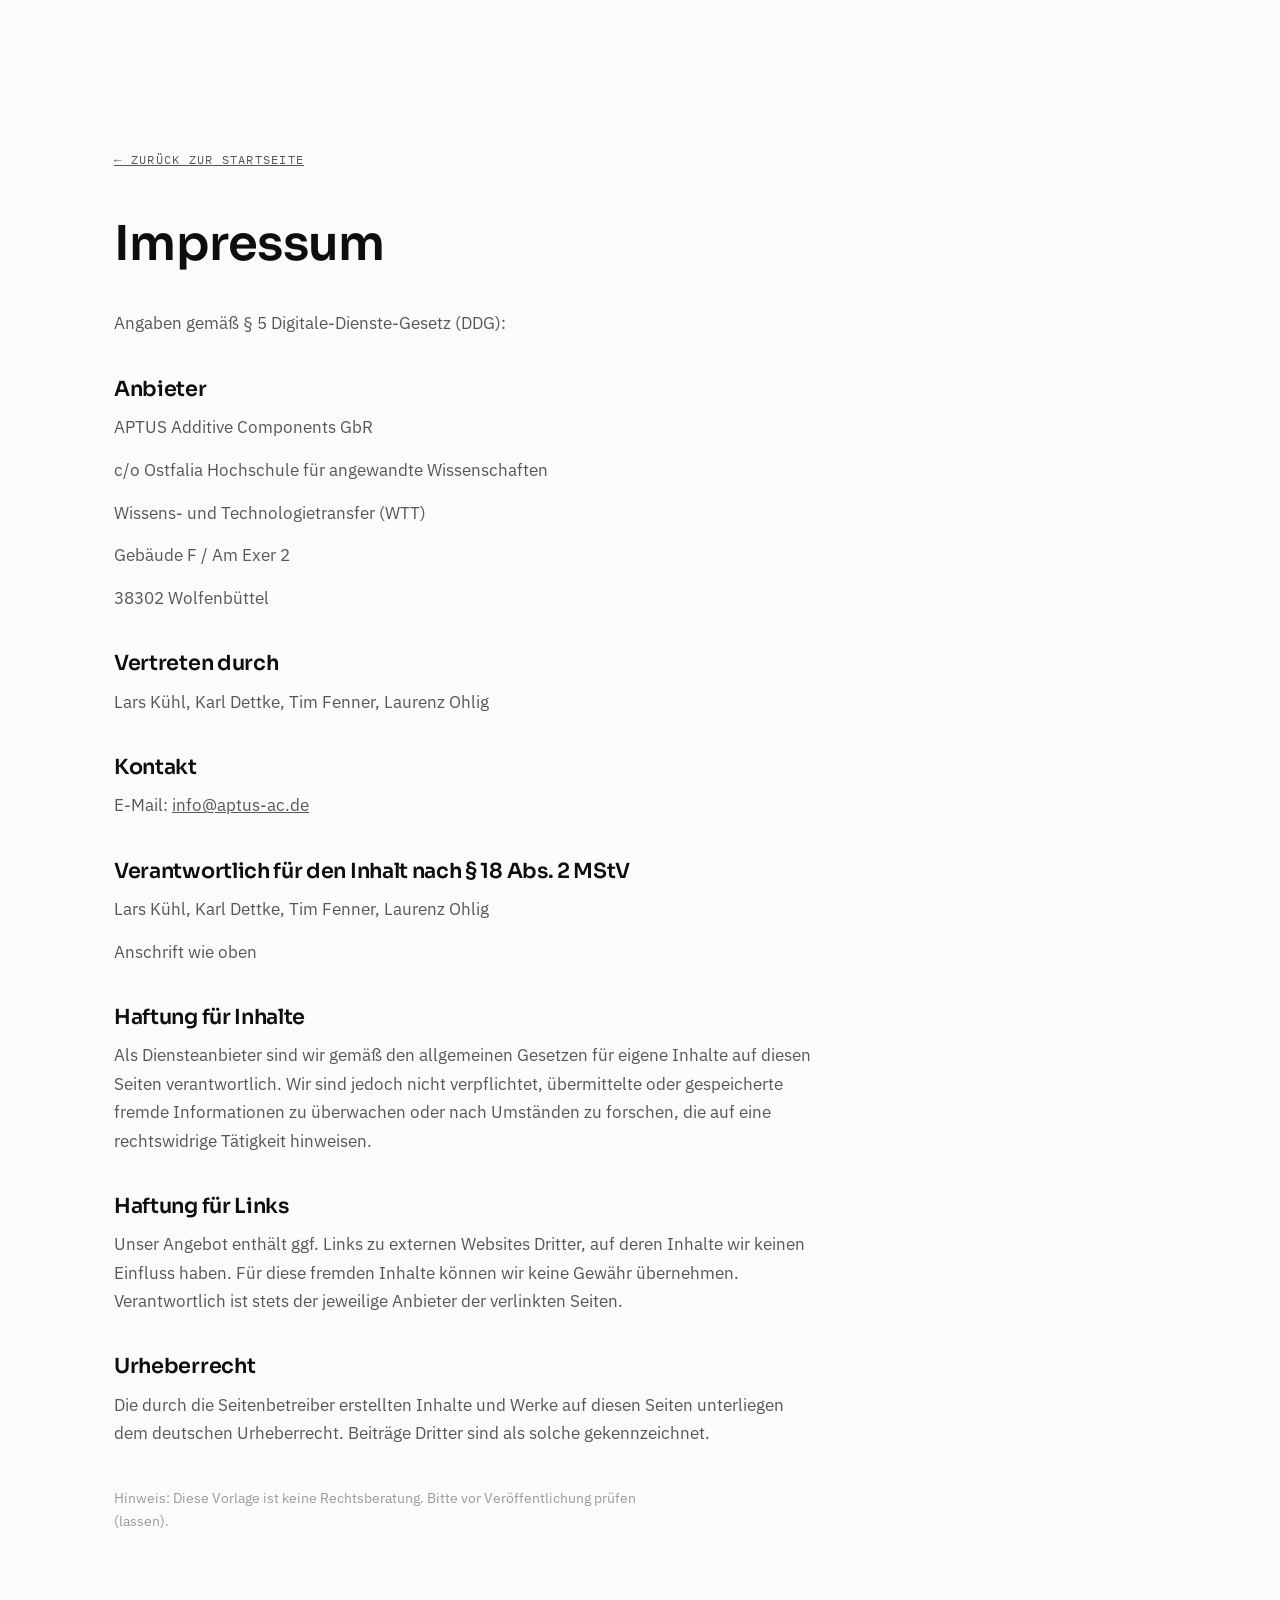
==== impressum.html @ 2c12d7c1 "Add files via upload" ====
<!DOCTYPE html>
<html lang="de">
<head>
  <meta charset="UTF-8" />
  <meta name="viewport" content="width=device-width, initial-scale=1" />
  <title>Impressum · APTUS Additive Components</title>
  <meta name="robots" content="noindex" />
  <link rel="icon" href="images/logo.png" />
  <link rel="stylesheet" href="css/fonts.css" />

  <link rel="stylesheet" href="css/style.css" />
</head>
<body>
  <main class="wrap legal">
    <a href="index.html" class="back-link">&larr; Zurück zur Startseite</a>
    <h1>Impressum</h1>

    <p>Angaben gemäß § 5 Digitale-Dienste-Gesetz (DDG):</p>

    <h2>Anbieter</h2>
    <p>APTUS Additive Components GbR</p>
    <p>c/o Ostfalia Hochschule für angewandte Wissenschaften</p>
    <p>Wissens- und Technologietransfer (WTT)</p>
    <p>Gebäude F / Am Exer 2</p>
    <p>38302 Wolfenbüttel</p>

    <h2>Vertreten durch</h2>
    <p>Lars Kühl, Karl Dettke, Tim Fenner, Laurenz Ohlig</p>

    <h2>Kontakt</h2>
    <p>E-Mail: <a href="mailto:info@aptus-ac.de">info@aptus-ac.de</a></p>
    

    

    <h2>Verantwortlich für den Inhalt nach § 18 Abs. 2 MStV</h2>
    <p>Lars Kühl, Karl Dettke, Tim Fenner, Laurenz Ohlig</p>
    <p>Anschrift wie oben</p>

    <h2>Haftung für Inhalte</h2>
    <p>Als Diensteanbieter sind wir gemäß den allgemeinen Gesetzen für eigene Inhalte auf diesen Seiten verantwortlich. Wir sind jedoch nicht verpflichtet, übermittelte oder gespeicherte fremde Informationen zu überwachen oder nach Umständen zu forschen, die auf eine rechtswidrige Tätigkeit hinweisen.</p>

    <h2>Haftung für Links</h2>
    <p>Unser Angebot enthält ggf. Links zu externen Websites Dritter, auf deren Inhalte wir keinen Einfluss haben. Für diese fremden Inhalte können wir keine Gewähr übernehmen. Verantwortlich ist stets der jeweilige Anbieter der verlinkten Seiten.</p>

    <h2>Urheberrecht</h2>
    <p>Die durch die Seitenbetreiber erstellten Inhalte und Werke auf diesen Seiten unterliegen dem deutschen Urheberrecht. Beiträge Dritter sind als solche gekennzeichnet.</p>

    <p style="margin-top:2.5rem; font-size:.85rem; color:var(--ink-faint);">Hinweis: Diese Vorlage ist keine Rechtsberatung. Bitte vor Veröffentlichung prüfen (lassen).</p>
  </main>
</body>
</html>
---- css/fonts.css ----
/* APTUS – lokal eingebundene Schriften (DSGVO-konform) */
@font-face { font-family:"Sora"; font-style:normal; font-weight:500; font-display:swap; src:url("../fonts/sora-500.woff2") format("woff2"); }
@font-face { font-family:"Sora"; font-style:normal; font-weight:600; font-display:swap; src:url("../fonts/sora-600.woff2") format("woff2"); }
@font-face { font-family:"IBM Plex Sans"; font-style:normal; font-weight:300; font-display:swap; src:url("../fonts/ibm-plex-sans-300.woff2") format("woff2"); }
@font-face { font-family:"IBM Plex Sans"; font-style:normal; font-weight:400; font-display:swap; src:url("../fonts/ibm-plex-sans-400.woff2") format("woff2"); }
@font-face { font-family:"IBM Plex Mono"; font-style:normal; font-weight:400; font-display:swap; src:url("../fonts/ibm-plex-mono-400.woff2") format("woff2"); }
---- css/style.css ----
/* ============================================================
   APTUS – Additive Components
   Stylesheet · minimalistisch / technisch / Schwarz-Weiß
   ============================================================ */

/* ---- 1. Design-Tokens ---------------------------------- */
:root {
  --ink:        #0e0e0f;
  --ink-soft:   #57575b;
  --ink-faint:  #9a9a9e;
  --paper:      #fbfbf9;
  --paper-2:    #f1f0ec;
  --line:       rgba(14, 14, 15, .12);
  --line-soft:  rgba(14, 14, 15, .07);
  --accent:     #c4531c;            /* sehr sparsam: Hover / Pfeile      */

  --font-display: "Sora", sans-serif;
  --font-body:    "IBM Plex Sans", sans-serif;
  --font-mono:    "IBM Plex Mono", monospace;

  --maxw: 1180px;
  --pad:  clamp(1.25rem, 5vw, 4rem);

  --ease: cubic-bezier(.22, .61, .36, 1);
}

/* ---- 2. Reset ------------------------------------------ */
*, *::before, *::after { box-sizing: border-box; margin: 0; padding: 0; }
html { scroll-behavior: smooth; -webkit-text-size-adjust: 100%; }
body {
  font-family: var(--font-body);
  background: var(--paper);
  color: var(--ink);
  line-height: 1.65;
  font-size: clamp(1rem, .96rem + .2vw, 1.075rem);
  -webkit-font-smoothing: antialiased;
  overflow-x: hidden;
}
img { display: block; max-width: 100%; height: auto; }
a { color: inherit; text-decoration: none; }
ul { list-style: none; }

/* ---- 3. Hilfsklassen ----------------------------------- */
.wrap { width: 100%; max-width: var(--maxw); margin-inline: auto; padding-inline: var(--pad); }

.eyebrow {
  font-family: var(--font-mono);
  font-size: .72rem;
  letter-spacing: .26em;
  text-transform: uppercase;
  color: var(--ink-soft);
  display: inline-flex;
  align-items: center;
  gap: .6rem;
}
.eyebrow::before {
  content: "";
  width: 26px; height: 1px;
  background: var(--ink);
  display: inline-block;
}

h1, h2, h3 { font-family: var(--font-display); font-weight: 600; line-height: 1.08; letter-spacing: -.015em; }

.section { padding-block: clamp(4.5rem, 10vw, 8.5rem); position: relative; }
.section--alt { background: var(--paper-2); }

/* Sanfte Einblend-Animation beim Scrollen */
.reveal { opacity: 0; transform: translateY(26px); transition: opacity .9s var(--ease), transform .9s var(--ease); }
.reveal.is-visible { opacity: 1; transform: none; }

/* ---- 4. Kopfzeile / Navigation ------------------------- */
.site-header {
  position: fixed; inset: 0 0 auto 0; z-index: 50;
  display: flex; align-items: center; justify-content: space-between;
  padding: 1.1rem var(--pad);
  background: rgba(251, 251, 249, 0);
  transition: background .4s var(--ease), box-shadow .4s var(--ease), padding .4s var(--ease);
}
.site-header.is-stuck {
  background: rgba(251, 251, 249, .82);
  backdrop-filter: saturate(140%) blur(12px);
  box-shadow: 0 1px 0 var(--line);
  padding-block: .8rem;
}
.site-header .logo {
  display: inline-flex;
  align-items: center;
  gap: .75rem;
}
.site-header .logo img { height: 65px; width: auto; }

.nav { display: flex; align-items: center; gap: clamp(1.2rem, 3vw, 2.6rem); }
.nav a {
  font-family: var(--font-mono);
  font-size: .78rem;
  letter-spacing: .12em;
  text-transform: uppercase;
  color: var(--ink-soft);
  position: relative;
  transition: color .25s var(--ease);
}
.nav a::after {
  content: ""; position: absolute; left: 0; bottom: -6px;
  width: 0; height: 1px; background: var(--ink);
  transition: width .3s var(--ease);
}
.nav a:hover { color: var(--ink); }
.nav a:hover::after { width: 100%; }

.nav-toggle { display: none; background: none; border: 0; cursor: pointer; padding: .4rem; }
.nav-toggle span { display: block; width: 24px; height: 2px; background: var(--ink); margin: 5px 0; transition: transform .3s var(--ease), opacity .3s var(--ease); }

/* ---- 5. Hero ------------------------------------------- */
.hero {
  min-height: 100svh;
  display: flex; align-items: center;
  position: relative; overflow: hidden;
  padding-top: 6rem;
}
.hero-bg { position: absolute; inset: 0; z-index: 0; opacity: .9; }
.hero-bg svg { width: 100%; height: 100%; }
.hero-bg path { fill: none; stroke: var(--ink); stroke-width: 1; opacity: .14; }

.hero .wrap { position: relative; z-index: 2; }
.hero-inner { max-width: 880px; }
.hero h1 {
  font-size: clamp(2.4rem, 1.2rem + 5.4vw, 5.4rem);
  margin: 1.4rem 0 1.2rem;
}
.hero h1 em { font-style: italic; font-weight: 500; }
.hero .lede {
  font-size: clamp(1.05rem, 1rem + .5vw, 1.4rem);
  color: var(--ink-soft);
  max-width: 46ch;
  font-weight: 300;
}
.hero .spec {
  font-family: var(--font-mono);
  font-size: .8rem; letter-spacing: .1em;
  color: var(--ink); margin-top: 2.4rem;
  display: flex; flex-wrap: wrap; gap: .6rem 1.4rem;
}
.hero .spec span { display: inline-flex; align-items: center; gap: .5rem; }
.hero .spec span::before { content: "—"; color: var(--ink-faint); }

.btn {
  display: inline-flex; align-items: center; gap: .7rem;
  margin-top: 2.6rem;
  font-family: var(--font-mono); font-size: .82rem;
  letter-spacing: .12em; text-transform: uppercase;
  padding: .95rem 1.6rem;
  border: 1px solid var(--ink);
  background: var(--ink); color: var(--paper);
  transition: background .3s var(--ease), color .3s var(--ease), gap .3s var(--ease);
}
.btn:hover { background: transparent; color: var(--ink); gap: 1.1rem; }
.btn .arr { transition: transform .3s var(--ease); }
.btn:hover .arr { transform: translateX(4px); }

.scroll-cue {
  position: absolute; left: 50%; bottom: 2rem; transform: translateX(-50%);
  z-index: 2; font-family: var(--font-mono); font-size: .68rem;
  letter-spacing: .2em; text-transform: uppercase; color: var(--ink-faint);
  display: flex; flex-direction: column; align-items: center; gap: .6rem;
}
.scroll-cue .dot { width: 1px; height: 38px; background: linear-gradient(var(--ink-faint), transparent); animation: cue 2.4s var(--ease) infinite; }
@keyframes cue { 0%,100% { transform: scaleY(.4); opacity: .4; transform-origin: top; } 50% { transform: scaleY(1); opacity: 1; transform-origin: top; } }

/* ---- 6. Sektionskopf ----------------------------------- */
.sec-head { max-width: 720px; margin-bottom: clamp(2.5rem, 5vw, 4rem); }
.sec-head h2 { font-size: clamp(1.9rem, 1.2rem + 2.6vw, 3.2rem); margin: 1rem 0 1.1rem; }
.sec-head p { color: var(--ink-soft); font-size: 1.1rem; font-weight: 300; }

/* ---- 7. Vision / Produkt ------------------------------- */
.vision-grid {
  display: grid; grid-template-columns: 1.1fr .9fr;
  gap: clamp(2rem, 5vw, 4.5rem); align-items: center;
}
.vision-claim {
  font-family: var(--font-display); font-weight: 500;
  font-size: clamp(1.5rem, 1.1rem + 1.8vw, 2.4rem);
  line-height: 1.25; letter-spacing: -.01em; margin-bottom: 1.6rem;
}
.vision-claim .arrow { color: var(--accent); font-style: normal; }
.vision-text p + p { margin-top: 1.1rem; color: var(--ink-soft); }

.vision-media { position: relative; }
.vision-media img { width: 100%; filter: grayscale(1) contrast(1.02); border: 1px solid var(--line); }
.vision-media figcaption {
  font-family: var(--font-mono); font-size: .7rem; letter-spacing: .12em;
  text-transform: uppercase; color: var(--ink-faint); margin-top: .8rem;
}

.features { display: grid; grid-template-columns: repeat(3, 1fr); gap: 0; margin-top: clamp(3rem, 6vw, 5rem); border-top: 1px solid var(--line); }
.feature { padding: 2rem 1.6rem 0; border-left: 1px solid var(--line); }
.feature:first-child { border-left: 0; padding-left: 0; }
.feature .num { font-family: var(--font-mono); font-size: .72rem; letter-spacing: .2em; color: var(--ink-faint); }
.feature h3 { font-size: 1.2rem; margin: .8rem 0 .5rem; }
.feature p { color: var(--ink-soft); font-size: .96rem; }

/* ---- 8. Team ------------------------------------------- */
.team-grid { display: grid; grid-template-columns: repeat(4, 1fr); gap: clamp(1.2rem, 2.5vw, 2rem); }
.member figure { overflow: hidden; }
.member img {
  width: 100%; aspect-ratio: 1; object-fit: cover;
  filter: grayscale(1) contrast(1.03);
  transition: filter .5s var(--ease), transform .6s var(--ease);
}
.member:hover img { filter: grayscale(0); transform: scale(1.03); }
.member .name { font-family: var(--font-display); font-weight: 600; margin-top: 1rem; font-size: 1.05rem; }
.member .role { font-family: var(--font-mono); font-size: .72rem; letter-spacing: .12em; text-transform: uppercase; color: var(--ink-faint); margin-top: .2rem; }

.advisor { margin-top: clamp(2.5rem, 5vw, 4rem); padding-top: clamp(2.5rem, 5vw, 4rem); border-top: 1px solid var(--line); display: flex; align-items: center; gap: clamp(1.5rem, 4vw, 3rem); flex-wrap: wrap; }
.advisor img { width: 120px; height: 120px; object-fit: cover; border-radius: 50%; filter: grayscale(1); }
.advisor .name { font-family: var(--font-display); font-weight: 600; font-size: 1.15rem; }
.advisor .role { font-family: var(--font-mono); font-size: .72rem; letter-spacing: .12em; text-transform: uppercase; color: var(--ink-faint); margin-top: .2rem; }

/* ---- 9. Kontakt / Formular ----------------------------- */
.contact-grid { display: grid; grid-template-columns: .85fr 1.15fr; gap: clamp(2rem, 5vw, 4.5rem); align-items: start; }
.contact-info p { color: var(--ink-soft); font-weight: 300; margin-bottom: 1.8rem; }
.contact-mail { font-family: var(--font-mono); font-size: 1.05rem; display: inline-flex; align-items: center; gap: .6rem; padding-bottom: 4px; border-bottom: 1px solid var(--ink); transition: color .25s var(--ease), border-color .25s var(--ease); }
.contact-mail:hover { color: var(--accent); border-color: var(--accent); }

.form-card { border: 1px solid var(--line); background: var(--paper); padding: clamp(1.5rem, 4vw, 2.5rem); }
.form-card .form-label { font-family: var(--font-mono); font-size: .72rem; letter-spacing: .18em; text-transform: uppercase; color: var(--ink-soft); margin-bottom: 1rem; }
/* Platzhalter, bis das Tally-Formular eingebettet ist */
.form-placeholder {
  border: 1px dashed var(--line); padding: 2.5rem 1.5rem; text-align: center;
  color: var(--ink-faint); font-family: var(--font-mono); font-size: .85rem; line-height: 1.8;
  background: repeating-linear-gradient(135deg, transparent, transparent 9px, var(--line-soft) 9px, var(--line-soft) 10px);
}
.form-iframe-wrap iframe { width: 100%; border: 0; }
.consent-note { font-size: .78rem; color: var(--ink-faint); margin-top: 1rem; line-height: 1.6; }
.consent-note a { text-decoration: underline; }

/* ---- 10. Fußzeile -------------------------------------- */
.site-footer { background: var(--ink); color: var(--paper); padding-block: clamp(3rem, 6vw, 5rem) 2rem; }
.footer-fund { background: #fff; border-radius: 6px; padding: 1.5rem 1.8rem; display: inline-block; margin-bottom: 3rem; }
.footer-fund .fund-label { font-family: var(--font-mono); font-size: .7rem; letter-spacing: .16em; text-transform: uppercase; color: var(--ink-soft); margin-bottom: 1rem; }
.footer-fund img { max-height: 140px; width: auto; }
.footer-main { display: flex; justify-content: space-between; align-items: flex-end; gap: 2rem; flex-wrap: wrap; border-top: 1px solid rgba(255,255,255,.14); padding-top: 2.2rem; }
.footer-main .logo img { height: 28px; }
.footer-links { display: flex; gap: 1.8rem; font-family: var(--font-mono); font-size: .76rem; letter-spacing: .08em; text-transform: uppercase; }
.footer-links a { color: rgba(255,255,255,.7); transition: color .25s var(--ease); }
.footer-links a:hover { color: #fff; }
.footer-copy { font-family: var(--font-mono); font-size: .72rem; color: rgba(255,255,255,.45); margin-top: 2rem; letter-spacing: .04em; }

/* ---- 11. Rechtsseiten (Impressum/Datenschutz) ---------- */
.legal { padding-top: 9rem; padding-bottom: 6rem; }
.legal h1 { font-size: clamp(2rem, 1.4rem + 2.4vw, 3rem); margin-bottom: 2.5rem; }
.legal h2 { font-size: 1.3rem; margin: 2.5rem 0 .8rem; }
.legal h3 { font-size: 1.05rem; margin: 1.6rem 0 .5rem; }
.legal p, .legal li { color: var(--ink-soft); max-width: 70ch; margin-bottom: .9rem; }
.legal ul { list-style: disc; padding-left: 1.3rem; }
.legal .placeholder { background: #fff6ed; border-left: 3px solid var(--accent); padding: .4rem .8rem; color: var(--accent); font-family: var(--font-mono); font-size: .85rem; }
.legal a { text-decoration: underline; }
.back-link { font-family: var(--font-mono); font-size: .78rem; letter-spacing: .1em; text-transform: uppercase; display: inline-flex; gap: .5rem; margin-bottom: 3rem; color: var(--ink-soft); }
.back-link:hover { color: var(--ink); }

/* ---- 12. Responsive ------------------------------------ */
@media (max-width: 860px) {
  .vision-grid, .contact-grid { grid-template-columns: 1fr; }
  .vision-media { order: -1; }
  .team-grid { grid-template-columns: repeat(2, 1fr); }
  .features { grid-template-columns: 1fr; }
  .feature { border-left: 0; border-top: 1px solid var(--line); padding: 1.6rem 0 0; }
  .feature:first-child { border-top: 0; }

  .nav {
    position: fixed; inset: 0 0 0 auto; width: min(78vw, 320px);
    background: var(--paper); flex-direction: column; justify-content: center;
    align-items: flex-start; padding: 0 2.5rem; gap: 2rem;
    transform: translateX(100%); transition: transform .4s var(--ease);
    box-shadow: -20px 0 60px rgba(0,0,0,.08);
  }
  .nav.is-open { transform: none; }
  .nav a { font-size: 1rem; }
  .nav-toggle { display: block; z-index: 60; position: relative; }
  body.menu-open .nav-toggle span:nth-child(1) { transform: translateY(7px) rotate(45deg); }
  body.menu-open .nav-toggle span:nth-child(2) { opacity: 0; }
  body.menu-open .nav-toggle span:nth-child(3) { transform: translateY(-7px) rotate(-45deg); }
  .footer-main { align-items: flex-start; }
  .footer-fund img { max-height: 90px; }
}
@media (max-width: 480px) {
  .team-grid { grid-template-columns: 1fr 1fr; }
}

/* ---- 13. Reduzierte Bewegung --------------------------- */
@media (prefers-reduced-motion: reduce) {
  *, *::before, *::after { animation: none !important; transition: none !important; }
  .reveal { opacity: 1; transform: none; }
}
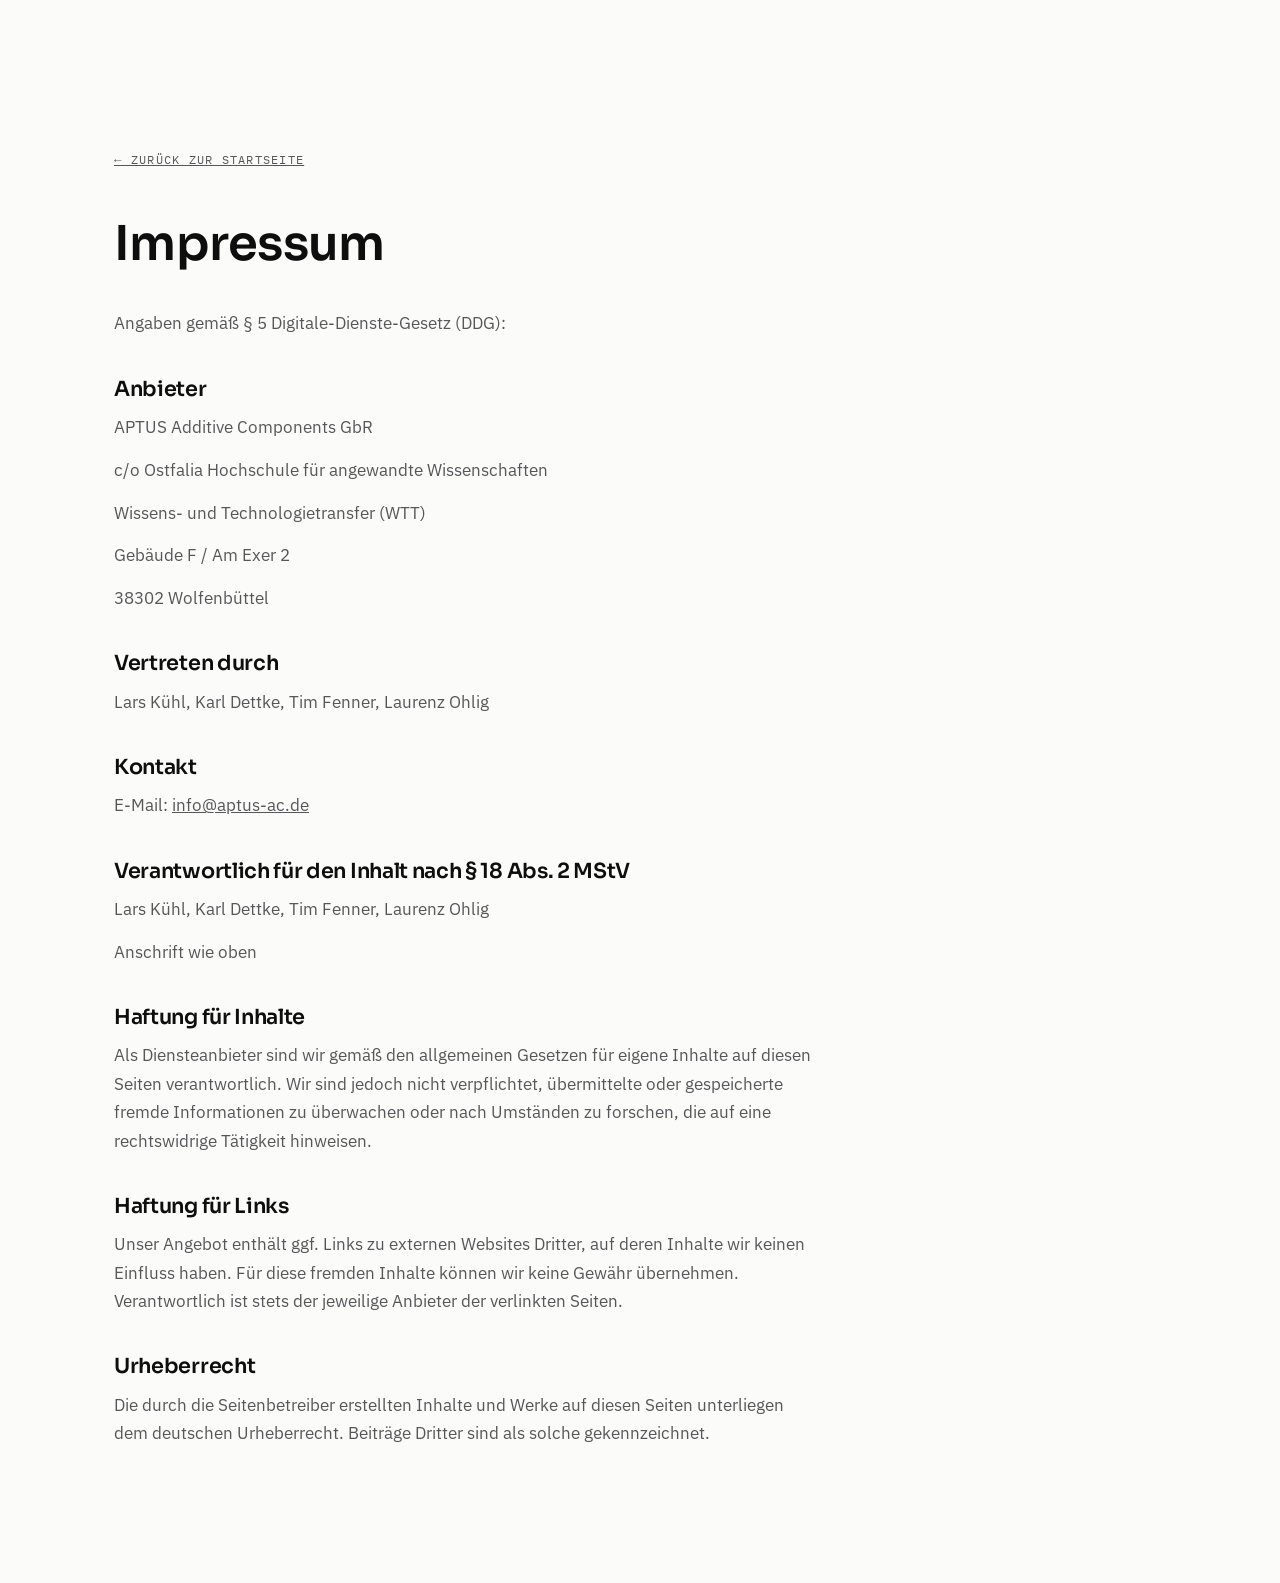
==== commit 9f9702ec: "Update impressum.html" ====
--- a/impressum.html
+++ b/impressum.html
@@ -46,7 +46,7 @@
     <h2>Urheberrecht</h2>
     <p>Die durch die Seitenbetreiber erstellten Inhalte und Werke auf diesen Seiten unterliegen dem deutschen Urheberrecht. Beiträge Dritter sind als solche gekennzeichnet.</p>
 
-    <p style="margin-top:2.5rem; font-size:.85rem; color:var(--ink-faint);">Hinweis: Diese Vorlage ist keine Rechtsberatung. Bitte vor Veröffentlichung prüfen (lassen).</p>
+    <p style="margin-top:2.5rem; font-size:.85rem; color:var(--ink-faint);"></p>
   </main>
 </body>
 </html>
